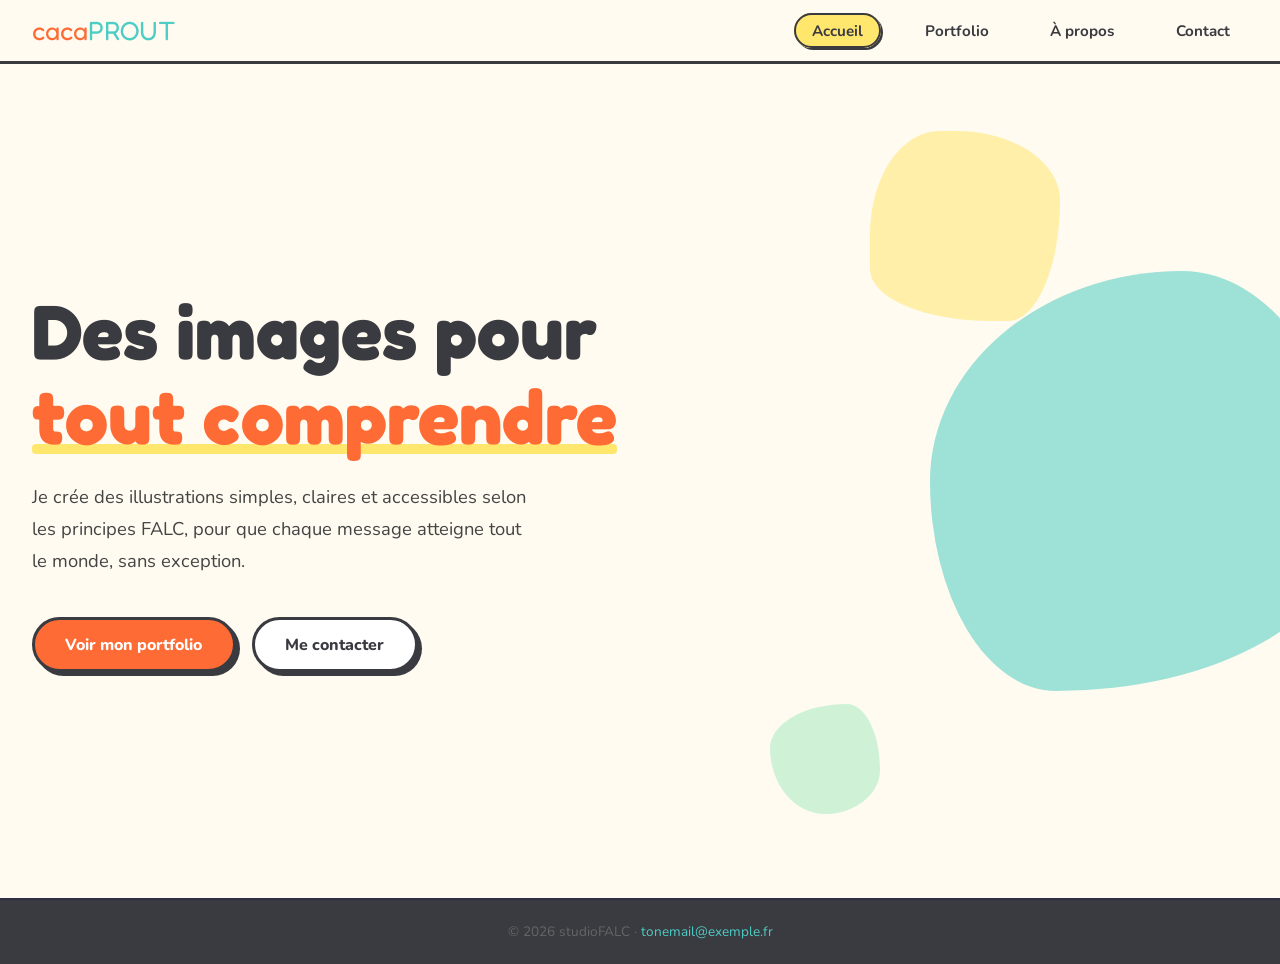
==== index.html @ 75ac97ff "premier commit" ====
<!DOCTYPE html>
<html lang="fr">
<head>
  <meta charset="UTF-8">
  <meta name="viewport" content="width=device-width, initial-scale=1.0">
  <title>studioFALC - Accueil</title>
  <link rel="preconnect" href="https://fonts.googleapis.com">
  <link rel="preconnect" href="https://fonts.gstatic.com" crossorigin>
  <link href="https://fonts.googleapis.com/css2?family=Fredoka+One&family=Nunito:wght@400;600;700;800&display=swap" rel="stylesheet">
  <link rel="stylesheet" href="style.css">
</head>
<body>

<nav>
  <a href="index.html" class="logo">caca<span>PROUT</span></a>
  <ul class="nav-links" id="navLinks">
    <li><a href="index.html"     class="active">Accueil</a></li>
    <li><a href="portfolio.html">Portfolio</a></li>
    <li><a href="apropos.html">À propos</a></li>
    <li><a href="contact.html">Contact</a></li>
  </ul>
  <button class="burger" id="burger" aria-label="Menu">
    <span></span><span></span><span></span>
  </button>
</nav>

<main>
  <section class="hero">
    <div class="hero-content">
      <h1>Des images pour<br><span class="hl">tout comprendre</span></h1>
      <p class="hero-sub">
        Je crée des illustrations simples, claires et accessibles selon les principes FALC, pour que chaque message atteigne tout le monde, sans exception.
      </p>
      <div class="hero-btns">
        <a href="portfolio.html" class="btn btn-coral">Voir mon portfolio</a>
        <a href="contact.html"   class="btn btn-white">Me contacter</a>
      </div>
    </div>
    <div class="blob blob-1"></div>
    <div class="blob blob-2"></div>
    <div class="blob blob-3"></div>
  </section>
</main>

<footer>
  <p>© 2026 studioFALC · <a href="mailto:tonemail@exemple.fr">tonemail@exemple.fr</a></p>
</footer>

<script src="nav.js"></script>
</body>
</html>
---- style.css ----
:root {
  --cream:  #FFFBF0;
  --coral:  #FF6B35;
  --teal:   #4ECDC4;
  --yellow: #FFE66D;
  --green: #a8ebc3;
  --dark:   #3a3a41;
  --shadow: 4px 4px 0 var(--dark);
  --r: 16px;
}

*, *::before, *::after { margin: 0; padding: 0; box-sizing: border-box; }
html { scroll-behavior: smooth; }

body {
  font-family: 'Nunito', sans-serif;
  background: var(--cream);
  color: var(--dark);
  overflow-x: hidden;
  min-height: 100vh;
  display: flex;
  flex-direction: column;
}

main { flex: 1; }

/* ══ NAV ══ */
nav {
  position: sticky; top: 0; z-index: 100;
  background: var(--cream);
  border-bottom: 3px solid var(--dark);
  padding: .9rem 2rem;
  display: flex; align-items: center; justify-content: space-between;
}
.logo {
  font-family: 'Fredoka One', cursive;
  font-size: 1.65rem; color: var(--coral); text-decoration: none;
}
.logo span { color: var(--teal); }

.nav-links { display: flex; gap: 1.6rem; list-style: none; }
.nav-links a {
  font-weight: 700; font-size: .95rem; color: var(--dark);
  text-decoration: none; padding: .35rem 1rem;
  border-radius: 50px; transition: background .2s, transform .18s;
  border: 2px solid transparent;
}
.nav-links a:hover {
  background: var(--yellow);
  transform: translateY(-2px);
}
.nav-links a.active {
  background: var(--yellow);
  border-color: var(--dark);
  box-shadow: 2px 2px 0 var(--dark);
}

.burger {
  display: none; flex-direction: column; gap: 5px;
  background: none; border: none; cursor: pointer; padding: 4px;
}
.burger span {
  display: block; width: 26px; height: 3px;
  background: var(--dark); border-radius: 3px; transition: all .3s;
}

/* ══ FOOTER ══ */
footer {
  background: var(--dark); color: #666;
  text-align: center; padding: 1.4rem 1rem;
  font-size: .85rem; border-top: 2px solid #2e2e45;
}
footer a { color: var(--teal); text-decoration: none; }

/* ══ BOUTONS ══ */
.btn {
  display: inline-block; padding: .85rem 1.9rem;
  border-radius: 50px; font-family: 'Nunito', sans-serif;
  font-weight: 800; font-size: 1rem; text-decoration: none;
  border: 3px solid var(--dark); cursor: pointer;
  transition: transform .18s, box-shadow .18s;
  box-shadow: var(--shadow);
}
.btn:hover  { transform: translate(-2px, -2px); box-shadow: 6px 6px 0 var(--dark); }
.btn:active { transform: translate(2px, 2px);   box-shadow: 2px 2px 0 var(--dark); }
.btn-coral  { background: var(--coral); color: #fff; }
.btn-white  { background: #fff; color: var(--dark); }
.btn-teal   { background: var(--teal); color: var(--dark); }
.btn-green   { background: var(--green); color: var(--dark); }

/* ══ BADGE / TAG ══ */
.badge {
  display: inline-block;
  background: var(--green); border: 2px solid var(--dark);
  border-radius: 50px; padding: .3rem 1rem;
  font-weight: 800; font-size: .88rem;
  box-shadow: 2px 2px 0 var(--dark); margin-bottom: 1.4rem;
}
.s-tag {
  display: inline-block; border: 2.5px solid var(--dark);
  border-radius: 50px; padding: .2rem .9rem;
  font-weight: 800; font-size: .8rem; letter-spacing: 1px;
  text-transform: uppercase; margin-bottom: .9rem;
  box-shadow: 2px 2px 0 var(--dark);
}

/* ══ TITRES ══ */
h1 {
  font-family: 'Fredoka One', cursive;
  font-size: clamp(2.8rem, 6vw, 5rem);
  line-height: 1.1; margin-bottom: 1.4rem;
}
h1 .hl {
  color: var(--coral); position: relative; display: inline-block;
}
h1 .hl::after {
  content: ''; position: absolute;
  bottom: 4px; left: 0; width: 100%; height: 10px;
  background: var(--yellow); z-index: -1; border-radius: 4px;
}
h2 {
  font-family: 'Fredoka One', cursive;
  font-size: clamp(2rem, 4vw, 3rem); line-height: 1.2;
}

/* ══ PAGE HERO (index) ══ */
.hero {
  min-height: calc(100vh - 66px);
  display: flex; align-items: center;
  padding: 4rem 2rem; position: relative; overflow: hidden;
}
.hero-content { max-width: 660px; z-index: 2; }
.hero-sub {
  font-size: 1.15rem; line-height: 1.75; color: #444;
  margin-bottom: 2.5rem; max-width: 500px;
}
.hero-btns { display: flex; gap: 1rem; flex-wrap: wrap; }

/* Blobs */
.blob { position: absolute; border-radius: 50%; z-index: 1; opacity: .55; }
.blob-1 {
  width: 420px; height: 420px; background: var(--teal);
  right: -70px; top: 50%; transform: translateY(-50%);
  border-radius: 60% 40% 70% 30% / 50% 60% 40% 50%;
  animation: float1 6s ease-in-out infinite;
}
.blob-2 {
  width: 190px; height: 190px; background: var(--yellow);
  right: 220px; top: 8%;
  border-radius: 40% 60% 30% 70% / 60% 40% 70% 30%;
  animation: floatS 5s ease-in-out infinite;
  animation-delay: -2s;
}
.blob-3 {
  width: 110px; height: 110px; background: var(--green);
  right: 400px; bottom: 10%;
  border-radius: 70% 30% 50% 50% / 40% 60% 40% 60%;
  animation: floatS 5s ease-in-out infinite;
  animation-delay: -4s;
}
@keyframes float1 {
  0%,100% { transform: translateY(-50%) rotate(0deg); }
  50%      { transform: translateY(calc(-50% - 18px)) rotate(4deg); }
}
@keyframes floatS {
  0%,100% { transform: translateY(0); }
  50%      { transform: translateY(-14px); }
}

/* ══ PAGE PORTFOLIO ══ */
.page-header {
  padding: 3.5rem 2rem 2rem;
  text-align: center;
  border-bottom: 3px solid var(--dark);
  background: #fff;
}
.page-header h1 { font-size: clamp(2.2rem, 5vw, 3.5rem); margin-bottom: .6rem; }
.page-header p  { font-size: 1.05rem; color: #555; max-width: 520px; margin: 0 auto; }

.portfolio-section { padding: 3.5rem 2rem; }
.grid {
  display: grid;
  grid-template-columns: repeat(auto-fill, minmax(280px, 1fr));
  gap: 1.5rem; max-width: 1100px; margin: 0 auto;
}
.grid-gip {
  display: grid;
  grid-template-columns: repeat(3, 1fr);
  gap: 1.2rem; max-width: 1200px; margin: 2rem auto 0;
}
@media (max-width: 768px) {
  .grid-gip { grid-template-columns: 1fr; }
}
.card {
  border: 3px solid var(--dark); border-radius: var(--r);
  overflow: hidden; box-shadow: var(--shadow);
  transition: transform .2s, box-shadow .2s;
  background: #fff;
}
.card:hover {
  transform: translate(-3px, -3px);
  box-shadow: 7px 7px 0 var(--dark);
}
.card-thumb {
  width: 100%; aspect-ratio: 4/3;
  display: flex; align-items: center; justify-content: center;
  font-size: 4.5rem;
}
.card-body { padding: 1.2rem; border-top: 3px solid var(--dark); }
.card-cat {
  display: inline-block; font-size: .75rem; font-weight: 800;
  text-transform: uppercase; letter-spacing: .8px;
  padding: .15rem .7rem; border-radius: 50px;
  border: 2px solid var(--dark); margin-bottom: .6rem;
}
.card-title { font-weight: 800; font-size: 1.05rem; margin-bottom: .35rem; }
.card-desc  { font-size: .88rem; color: #555; line-height: 1.5; }

/* ══ PAGE À PROPOS ══ */
.apropos-wrap {
  max-width: 900px; margin: 0 auto;
  padding: 4rem 2rem;
  display: grid; grid-template-columns: 220px 1fr;
  gap: 4rem; align-items: start;
}
.avatar {
  aspect-ratio: 1; background: var(--teal);
  border-radius: 40% 60% 70% 30% / 40% 50% 60% 50%;
  border: 4px solid var(--dark); box-shadow: 6px 6px 0 var(--dark);
  display: flex; align-items: center; justify-content: center;
  font-size: 5.5rem; position: sticky; top: 100px;
}
.apropos-text h2 { margin-bottom: 1.1rem; }
.apropos-text p  { font-size: 1.05rem; line-height: 1.8; color: #333; margin-bottom: 1.1rem; }
.chips { display: flex; gap: .8rem; flex-wrap: wrap; margin-top: 1.4rem; }
.chip {
  padding: .4rem 1rem; border-radius: 50px;
  border: 2px solid var(--dark); font-weight: 700; font-size: .9rem;
  box-shadow: 2px 2px 0 var(--dark);
}

/* ══ PAGE CONTACT ══ */
.contact-wrap {
  max-width: 600px; margin: 0 auto;
  padding: 4rem 2rem;
}
.contact-wrap h1 { margin-bottom: .6rem; }
.contact-wrap .intro { font-size: 1.05rem; color: #444; margin-bottom: 2.5rem; }
form { display: flex; flex-direction: column; gap: 1.2rem; }
.fgroup { display: flex; flex-direction: column; gap: .5rem; }
.fgroup label { font-weight: 700; font-size: .95rem; }
.fgroup input,
.fgroup textarea,
.fgroup select {
  padding: .85rem 1rem; border-radius: var(--r);
  border: 3px solid var(--dark); background: #fff;
  font-family: 'Nunito', sans-serif; font-size: 1rem;
  color: var(--dark); transition: border-color .2s, box-shadow .2s;
  box-shadow: var(--shadow);
}
.fgroup input:focus,
.fgroup textarea:focus,
.fgroup select:focus {
  outline: none; border-color: var(--teal);
  box-shadow: 4px 4px 0 var(--teal);
}
.fgroup textarea { resize: vertical; min-height: 150px; }
.form-row { display: grid; grid-template-columns: 1fr 1fr; gap: 1.2rem; }

/* ══ CARTES IMAGE SEULE (portfolio) ══ */
.card-img-only {
  border: 3px solid var(--dark);
  border-radius: var(--r);
  overflow: hidden;
  box-shadow: var(--shadow);
  transition: transform .2s, box-shadow .2s;
  background: #fff;
  aspect-ratio: 4/3;
}
.card-img-only:hover {
  transform: translate(-3px, -3px);
  box-shadow: 7px 7px 0 var(--dark);
}
.card-img-only img {
  width: 100%;
  height: 100%;
  object-fit: cover;
  display: block;
}

.project-title {
  font-family: 'Fredoka One', cursive;
  font-size: 2.5rem;
  margin-bottom: 1.5rem;
  padding-bottom: .6rem;
  display: inline-block;
}

.illustratrice-title {
  font-family: 'Fredoka One', cursive;
  font-size: 2.5rem;
  margin-top: 1rem;
  padding-bottom: .6rem;
  display: inline-block;
}

.orange-name {
  color: var(--coral);
}


/* ══ REVEAL ══ */
.reveal {
  opacity: 0; transform: translateY(24px);
  transition: opacity .5s ease, transform .5s ease;
}
.reveal.visible { opacity: 1; transform: none; }

/* ══ MOBILE ══ */
@media (max-width: 768px) {
  .burger { display: flex; }
  .nav-links {
    display: none; position: absolute;
    top: 100%; left: 0; right: 0;
    background: var(--cream);
    border-bottom: 3px solid var(--dark);
    flex-direction: column; align-items: center;
    padding: 1.5rem; gap: 1.2rem;
  }
  .nav-links.open { display: flex; }
  .blob-1 { width: 240px; height: 240px; }
  .blob-2, .blob-3 { display: none; }
  .apropos-wrap { grid-template-columns: 1fr; gap: 2rem; }
  .avatar { width: 160px; margin: 0 auto; position: static; }
  .form-row { grid-template-columns: 1fr; }
}
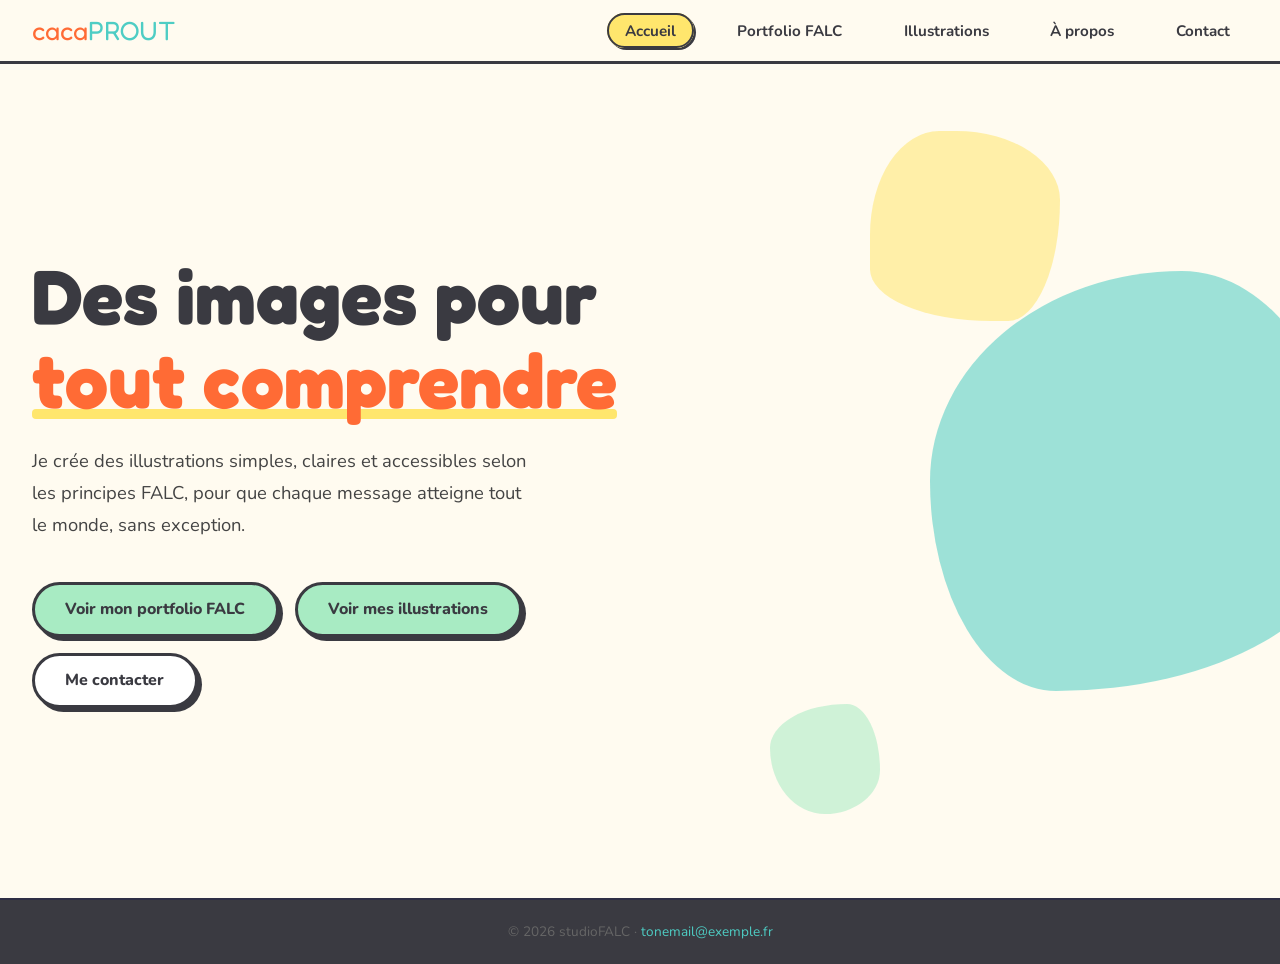
==== commit 452ef882: "commit 2, ajout illustrations" ====
--- a/index.html
+++ b/index.html
@@ -15,7 +15,8 @@
   <a href="index.html" class="logo">caca<span>PROUT</span></a>
   <ul class="nav-links" id="navLinks">
     <li><a href="index.html"     class="active">Accueil</a></li>
-    <li><a href="portfolio.html">Portfolio</a></li>
+    <li><a href="portfolio.html">Portfolio FALC</a></li>
+    <li><a href="illustrations.html">Illustrations</a></li>
     <li><a href="apropos.html">À propos</a></li>
     <li><a href="contact.html">Contact</a></li>
   </ul>
@@ -32,7 +33,8 @@
         Je crée des illustrations simples, claires et accessibles selon les principes FALC, pour que chaque message atteigne tout le monde, sans exception.
       </p>
       <div class="hero-btns">
-        <a href="portfolio.html" class="btn btn-coral">Voir mon portfolio</a>
+        <a href="portfolio.html" class="btn btn-green">Voir mon portfolio FALC</a>
+        <a href="illustrations.html" class="btn btn-green">Voir mes illustrations</a>
         <a href="contact.html"   class="btn btn-white">Me contacter</a>
       </div>
     </div>
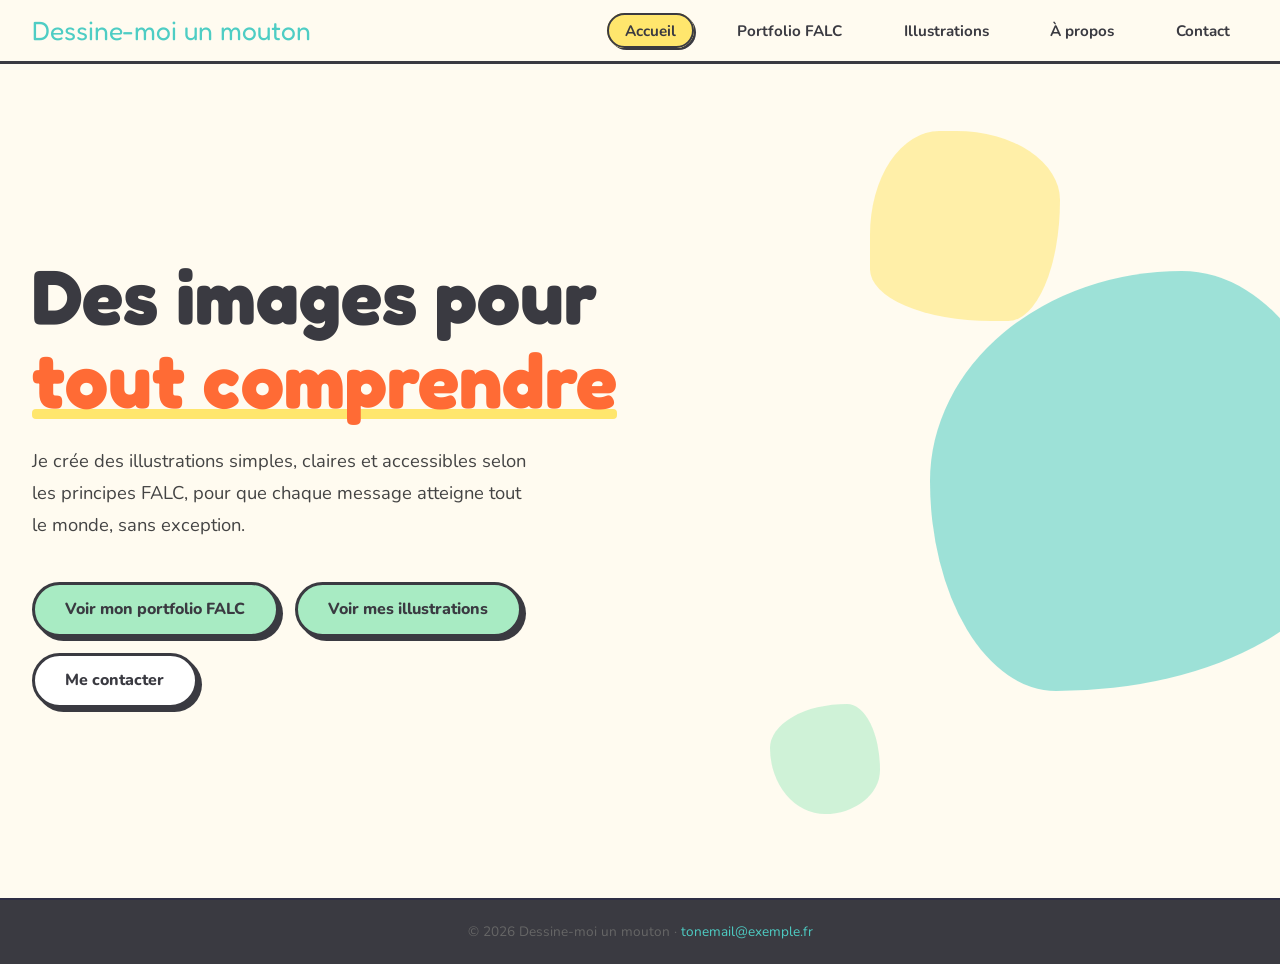
==== commit 92257736: "update site 07/09/2026" ====
--- a/index.html
+++ b/index.html
@@ -3,7 +3,7 @@
 <head>
   <meta charset="UTF-8">
   <meta name="viewport" content="width=device-width, initial-scale=1.0">
-  <title>studioFALC - Accueil</title>
+  <title>DMUM - Accueil</title>
   <link rel="preconnect" href="https://fonts.googleapis.com">
   <link rel="preconnect" href="https://fonts.gstatic.com" crossorigin>
   <link href="https://fonts.googleapis.com/css2?family=Fredoka+One&family=Nunito:wght@400;600;700;800&display=swap" rel="stylesheet">
@@ -12,7 +12,7 @@
 <body>
 
 <nav>
-  <a href="index.html" class="logo">caca<span>PROUT</span></a>
+  <a href="index.html" class="logo">Dessine-moi un mouton</a>
   <ul class="nav-links" id="navLinks">
     <li><a href="index.html"     class="active">Accueil</a></li>
     <li><a href="portfolio.html">Portfolio FALC</a></li>
@@ -45,7 +45,7 @@
 </main>
 
 <footer>
-  <p>© 2026 studioFALC · <a href="mailto:tonemail@exemple.fr">tonemail@exemple.fr</a></p>
+  <p>© 2026 Dessine-moi un mouton · <a href="mailto:tonemail@exemple.fr">tonemail@exemple.fr</a></p>
 </footer>
 
 <script src="nav.js"></script>
--- a/style.css
+++ b/style.css
@@ -34,7 +34,7 @@
 }
 .logo {
   font-family: 'Fredoka One', cursive;
-  font-size: 1.65rem; color: var(--coral); text-decoration: none;
+  font-size: 1.65rem; color: var(--teal); text-decoration: none;
 }
 .logo span { color: var(--teal); }
 
@@ -228,6 +228,7 @@
   border-radius: 40% 60% 70% 30% / 40% 50% 60% 50%;
   border: 4px solid var(--dark); box-shadow: 6px 6px 0 var(--dark);
   display: flex; align-items: center; justify-content: center;
+  overflow: hidden;
   font-size: 5.5rem; position: sticky; top: 100px;
 }
 .apropos-text h2 { margin-bottom: 1.1rem; }
@@ -269,17 +270,17 @@
 
 /* ══ CARTES IMAGE SEULE (portfolio) ══ */
 .card-img-only {
-  border: 3px solid var(--dark);
+  border: 3px solid var(--green);
   border-radius: var(--r);
   overflow: hidden;
-  box-shadow: var(--shadow);
+  box-shadow: var(--green);
   transition: transform .2s, box-shadow .2s;
   background: #fff;
   aspect-ratio: 4/3;
 }
 .card-img-only:hover {
   transform: translate(-3px, -3px);
-  box-shadow: 7px 7px 0 var(--dark);
+  box-shadow: 7px 7px 0 var(--green);
 }
 .card-img-only img {
   width: 100%;
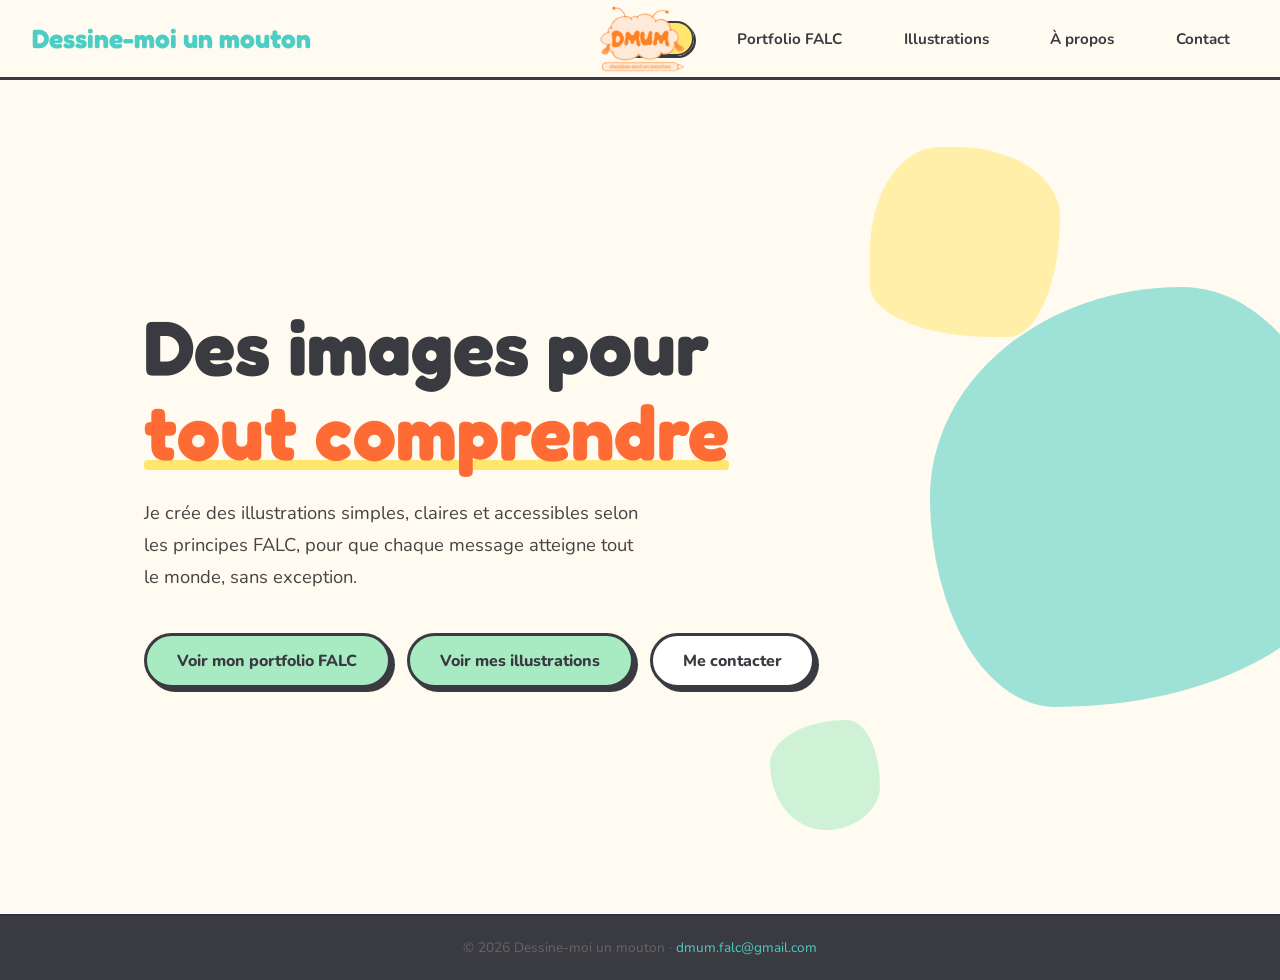
==== commit a89a91a6: "Commit final hébergement OVH" ====
--- a/index.html
+++ b/index.html
@@ -2,17 +2,23 @@
 <html lang="fr">
 <head>
   <meta charset="UTF-8">
+  <link rel="preload" href="fonts/Fredoka.woff2" as="font" type="font/woff2" crossorigin>
+  <link rel="preload" href="fonts/Nunito.woff2" as="font" type="font/woff2" crossorigin>
   <meta name="viewport" content="width=device-width, initial-scale=1.0">
   <title>DMUM - Accueil</title>
-  <link rel="preconnect" href="https://fonts.googleapis.com">
-  <link rel="preconnect" href="https://fonts.gstatic.com" crossorigin>
-  <link href="https://fonts.googleapis.com/css2?family=Fredoka+One&family=Nunito:wght@400;600;700;800&display=swap" rel="stylesheet">
   <link rel="stylesheet" href="style.css">
+  <link rel="icon" href="images/Logo_noBG.png" type="image/png">
+  <meta property="og:image" content="https://dmum-falc.fr/images/Logo_BG.png">
+  <meta property="og:title" content="Dessine-moi un mouton - Hélène Languerand">
+  <meta property="og:description" content="Illustratrice spécialisée en visuels FALC">
 </head>
 <body>
 
 <nav>
   <a href="index.html" class="logo">Dessine-moi un mouton</a>
+  <a href="index.html">
+    <img src="images/Logo_noBG.png" alt="Logo DMUM" style="height:85%; width:auto; position:absolute; left:50%; top:50%; transform:translate(-50%, -50%); display:block;">
+  </a>
   <ul class="nav-links" id="navLinks">
     <li><a href="index.html"     class="active">Accueil</a></li>
     <li><a href="portfolio.html">Portfolio FALC</a></li>
@@ -26,7 +32,7 @@
 </nav>
 
 <main>
-  <section class="hero">
+  <section class="hero" style="margin-left:7rem;">
     <div class="hero-content">
       <h1>Des images pour<br><span class="hl">tout comprendre</span></h1>
       <p class="hero-sub">
@@ -45,7 +51,7 @@
 </main>
 
 <footer>
-  <p>© 2026 Dessine-moi un mouton · <a href="mailto:tonemail@exemple.fr">tonemail@exemple.fr</a></p>
+  <p>© 2026 Dessine-moi un mouton · <a href="mailto:dmum.falc@gmail.com">dmum.falc@gmail.com</a></p>
 </footer>
 
 <script src="nav.js"></script>
--- a/style.css
+++ b/style.css
@@ -1,3 +1,16 @@
+@font-face {
+  font-family: 'Fredoka';
+  font-weight: 300 900;
+  font-display: block;
+  src: url('fonts/Fredoka.woff2') format('woff2');
+}
+@font-face {
+  font-family: 'Nunito';
+  font-weight: 100 900;
+  font-display: block;
+  src: url('fonts/Nunito.woff2') format('woff2');
+}
+
 :root {
   --cream:  #FFFBF0;
   --coral:  #FF6B35;
@@ -29,11 +42,12 @@
   position: sticky; top: 0; z-index: 100;
   background: var(--cream);
   border-bottom: 3px solid var(--dark);
-  padding: .9rem 2rem;
+  padding: 1.4rem 2rem;
   display: flex; align-items: center; justify-content: space-between;
 }
 .logo {
-  font-family: 'Fredoka One', cursive;
+  font-family: 'Fredoka', cursive;
+  font-weight: 700;
   font-size: 1.65rem; color: var(--teal); text-decoration: none;
 }
 .logo span { color: var(--teal); }
@@ -80,6 +94,7 @@
   border: 3px solid var(--dark); cursor: pointer;
   transition: transform .18s, box-shadow .18s;
   box-shadow: var(--shadow);
+  /*white-space: nowrap;*/
 }
 .btn:hover  { transform: translate(-2px, -2px); box-shadow: 6px 6px 0 var(--dark); }
 .btn:active { transform: translate(2px, 2px);   box-shadow: 2px 2px 0 var(--dark); }
@@ -106,7 +121,7 @@
 
 /* ══ TITRES ══ */
 h1 {
-  font-family: 'Fredoka One', cursive;
+  font-family: 'Fredoka', cursive;
   font-size: clamp(2.8rem, 6vw, 5rem);
   line-height: 1.1; margin-bottom: 1.4rem;
 }
@@ -119,7 +134,7 @@
   background: var(--yellow); z-index: -1; border-radius: 4px;
 }
 h2 {
-  font-family: 'Fredoka One', cursive;
+  font-family: 'Fredoka', cursive;
   font-size: clamp(2rem, 4vw, 3rem); line-height: 1.2;
 }
 
@@ -129,7 +144,7 @@
   display: flex; align-items: center;
   padding: 4rem 2rem; position: relative; overflow: hidden;
 }
-.hero-content { max-width: 660px; z-index: 2; }
+.hero-content { max-width: 800px; z-index: 2; }
 .hero-sub {
   font-size: 1.15rem; line-height: 1.75; color: #444;
   margin-bottom: 2.5rem; max-width: 500px;
@@ -290,7 +305,7 @@
 }
 
 .project-title {
-  font-family: 'Fredoka One', cursive;
+  font-family: 'Fredoka', cursive;
   font-size: 2.5rem;
   margin-bottom: 1.5rem;
   padding-bottom: .6rem;
@@ -298,7 +313,7 @@
 }
 
 .illustratrice-title {
-  font-family: 'Fredoka One', cursive;
+  font-family: 'Fredoka', cursive;
   font-size: 2.5rem;
   margin-top: 1rem;
   padding-bottom: .6rem;
